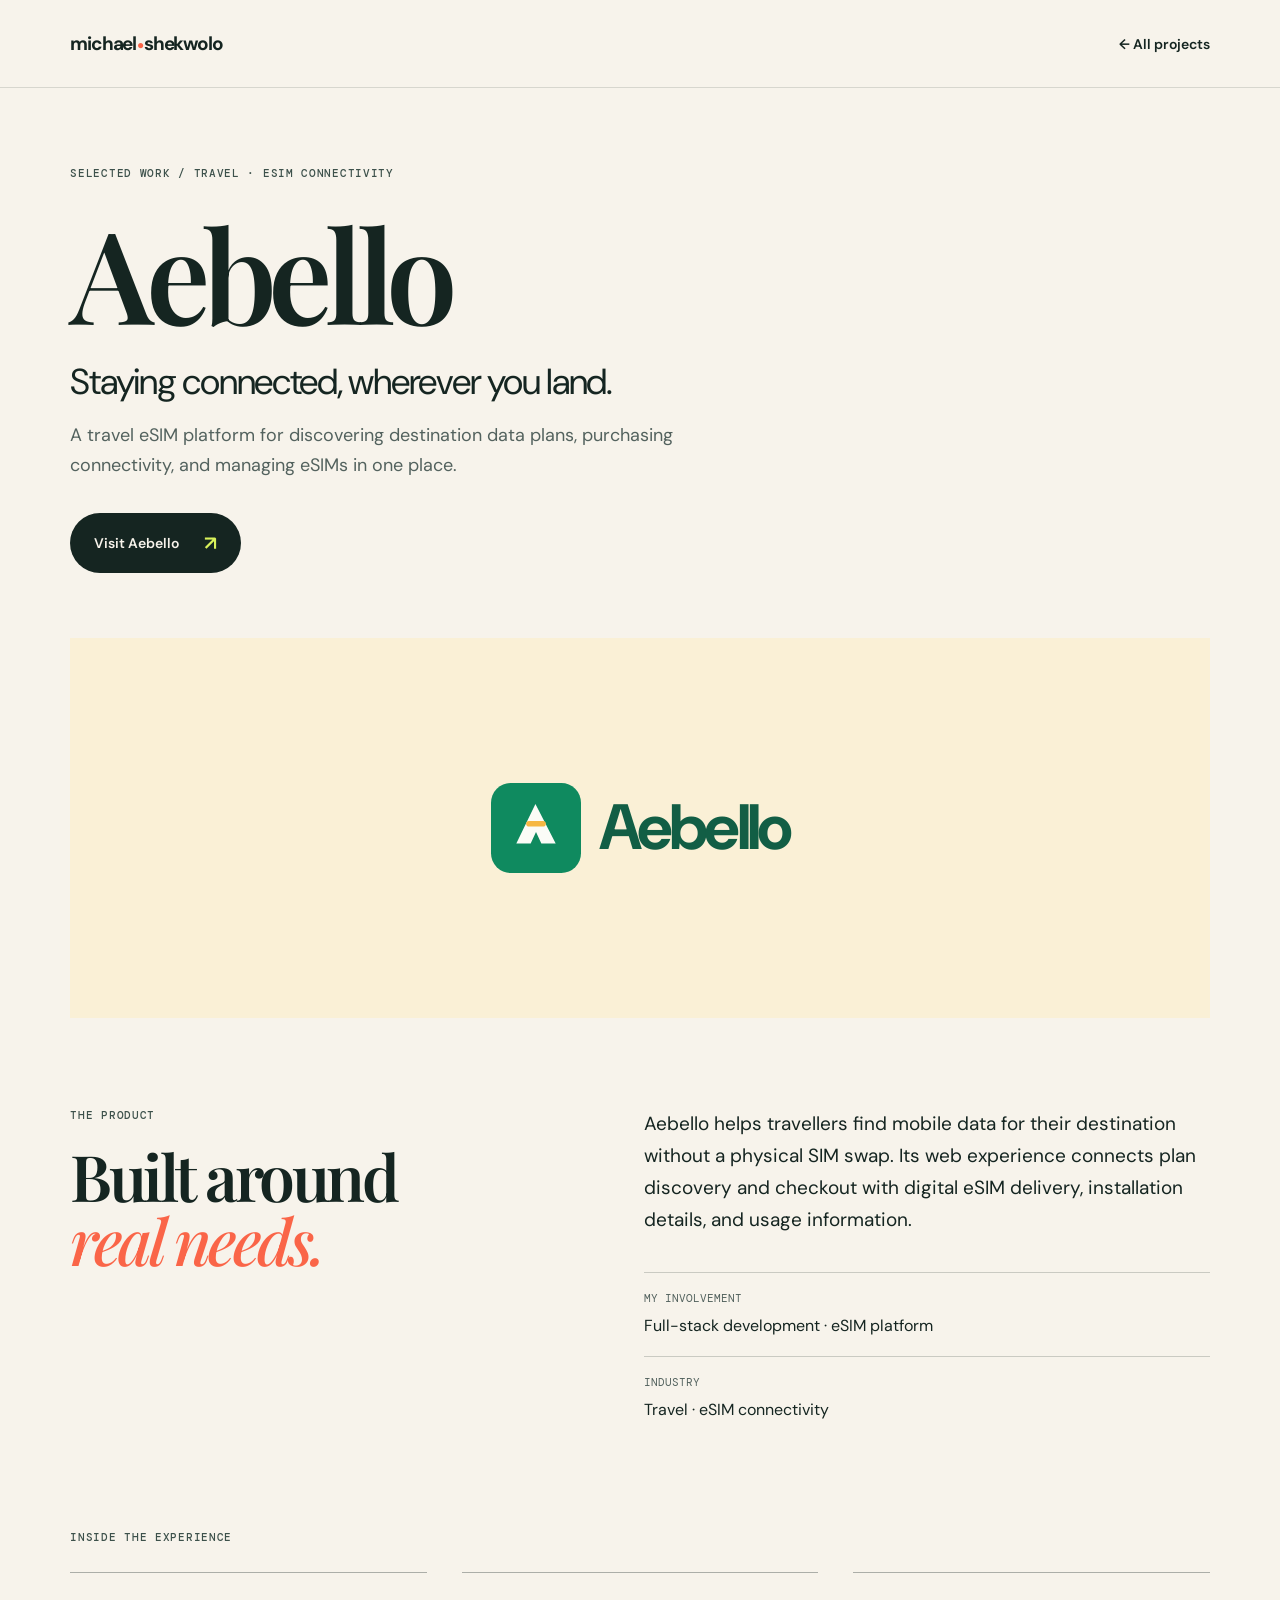
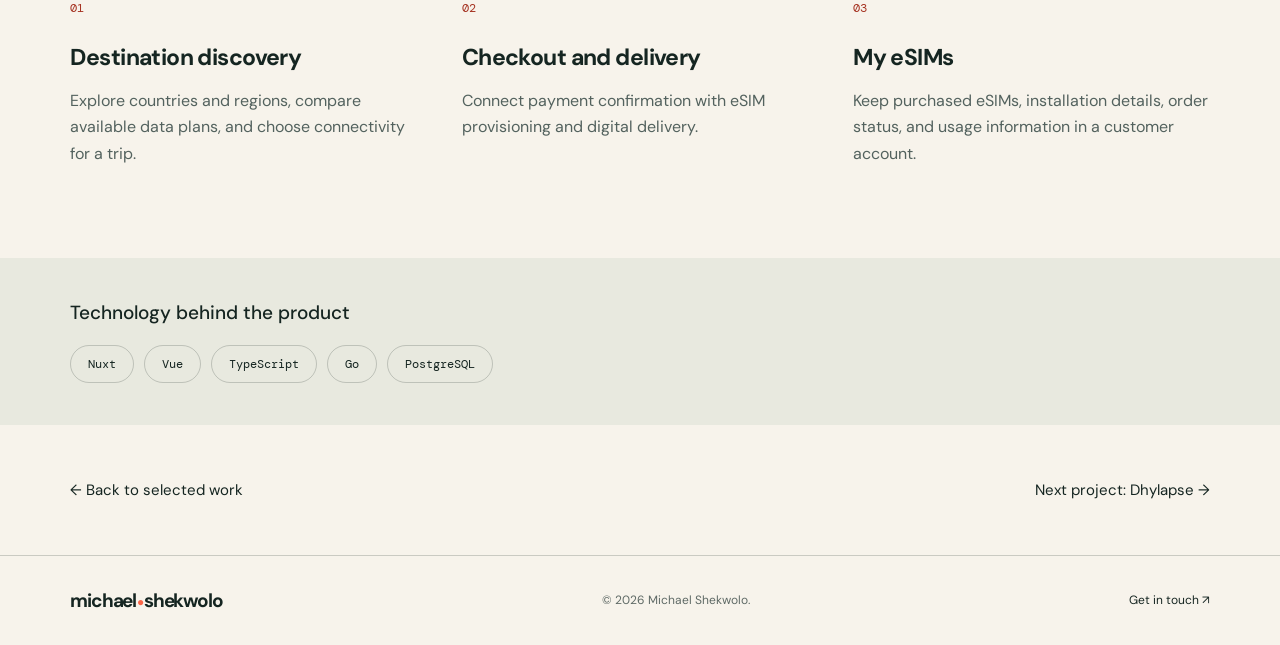
==== projects/aebello.html @ b3f11c2a "feat: add Aebello and Dhylapse portfolio projects" ====
<!doctype html>
<html lang="en">
  <head>
    <meta charset="UTF-8">
    <meta name="viewport" content="width=device-width, initial-scale=1.0">
    <title>Aebello — Michael Shekwolo</title>
    <meta name="description" content="A travel eSIM platform for discovering destination data plans, purchasing connectivity, and managing eSIMs in one place.">
    <meta name="theme-color" content="#f7f3eb">
    <meta property="og:title" content="Aebello — Michael Shekwolo">
    <meta property="og:description" content="A travel eSIM platform for discovering destination data plans, purchasing connectivity, and managing eSIMs in one place.">
    <meta property="og:type" content="website">
    <link rel="canonical" href="https://michaelshekwolo.com/projects/aebello">
    <meta property="og:url" content="https://michaelshekwolo.com/projects/aebello">
    <link rel="icon" href="../myke.png">
    <link rel="preconnect" href="https://fonts.googleapis.com" />
    <link rel="preconnect" href="https://fonts.gstatic.com" crossorigin />
    <link href="https://fonts.googleapis.com/css2?family=DM+Mono:wght@400;500&family=DM+Sans:opsz,wght@9..40,400;9..40,500;9..40,600;9..40,700&family=Playfair+Display:ital,wght@500;600;700&display=swap" rel="stylesheet" />
    <link rel="stylesheet" href="../styles.css" />
  </head>
  <body class="project-page">
    <a class="skip-link" href="#main">Skip to content</a>
    <header class="site-header">
      <a class="logo" href="../index.html" aria-label="Michael Shekwolo home">michael<span>●</span>shekwolo</a>
      <a class="back-link" href="../index.html#work">← All projects</a>
    </header>
    <main id="main">
      <section class="project-intro">
        <p class="eyebrow">Selected work / Travel · eSIM connectivity</p>
        <h1>Aebello</h1>
        <p class="project-headline">Staying connected, wherever you land.</p>
        <p class="project-lead">A travel eSIM platform for discovering destination data plans, purchasing connectivity, and managing eSIMs in one place.</p>
        <a class="product-cta" href="https://aebello.vercel.app/" target="_blank" rel="noopener noreferrer">Visit Aebello <span aria-hidden="true">↗</span><span class="sr-only"> (opens in a new tab)</span></a>
      </section>
      <div class="project-banner brand-panel brand-aebello"><div class="brand-lockup"><img src="../assets/logos/aebello.svg" alt="Aebello logo" width="64" height="64"><span>Aebello</span></div></div>
      <section class="project-overview" aria-labelledby="overview-title">
        <div><p class="eyebrow">The product</p><h2 id="overview-title">Built around<br><em>real needs.</em></h2></div>
        <div class="project-overview-copy"><p>Aebello helps travellers find mobile data for their destination without a physical SIM swap. Its web experience connects plan discovery and checkout with digital eSIM delivery, installation details, and usage information.</p>
          <dl class="project-facts"><div><dt>My involvement</dt><dd>Full-stack development · eSIM platform</dd></div><div><dt>Industry</dt><dd>Travel · eSIM connectivity</dd></div></dl>
        </div>
      </section>
      <section class="project-features" aria-labelledby="features-title">
        <p class="eyebrow" id="features-title">Inside the experience</p>
        <div class="feature-grid"><article><span class="feature-number">01</span><h3>Destination discovery</h3><p>Explore countries and regions, compare available data plans, and choose connectivity for a trip.</p></article>
<article><span class="feature-number">02</span><h3>Checkout and delivery</h3><p>Connect payment confirmation with eSIM provisioning and digital delivery.</p></article>
<article><span class="feature-number">03</span><h3>My eSIMs</h3><p>Keep purchased eSIMs, installation details, order status, and usage information in a customer account.</p></article></div>
      </section>
      <section class="project-stack" aria-labelledby="stack-title"><h2 id="stack-title">Technology behind the product</h2><ul><li>Nuxt</li><li>Vue</li><li>TypeScript</li><li>Go</li><li>PostgreSQL</li></ul></section>
      <nav class="project-next" aria-label="Project navigation"><a href="../index.html#work">← Back to selected work</a><a href="dhylapse.html">Next project: Dhylapse →</a></nav>
    </main>
    <footer><a class="logo" href="../index.html">michael<span>●</span>shekwolo</a><p>© 2026 Michael Shekwolo.</p><div><a href="../index.html#contact">Get in touch ↗</a></div></footer>
  </body>
</html>
---- styles.css ----
:root{--ink:#152521;--paper:#f7f3eb;--lime:#d8f15b;--coral:#fa6548;--blue:#abc6f5;--serif:"Playfair Display",Georgia,serif;--sans:"DM Sans",Arial,sans-serif;--mono:"DM Mono",monospace}*{box-sizing:border-box}html{scroll-behavior:smooth}body{margin:0;background:var(--paper);color:var(--ink);font-family:var(--sans)}a{color:inherit;text-decoration:none}.site-header{height:88px;padding:0 5.5vw;display:flex;align-items:center;justify-content:space-between;border-bottom:1px solid #15252124;position:relative;z-index:5}.logo{font-size:19px;font-weight:700;letter-spacing:-1.2px}.logo span{color:var(--coral);font-size:12px;vertical-align:middle;margin:0 1px}.site-nav{display:flex;align-items:center;gap:32px;font-size:14px;font-weight:600}.site-nav>a:not(.nav-cta):hover{color:var(--coral)}.nav-cta{background:var(--ink);color:var(--paper);padding:11px 16px;border-radius:99px}.nav-cta span,.contact a span{color:var(--lime);font-size:19px;margin-left:7px}.menu-button{display:none;background:none;border:0;font:inherit;color:var(--ink);font-weight:700}.hero{min-height:650px;padding:76px 5.5vw 55px;position:relative;overflow:hidden}.eyebrow{font:500 11px var(--mono);letter-spacing:.7px;text-transform:uppercase;margin:0;color:#3d514b}.hero h1,.section h2,.contact h2{font:600 clamp(55px,8.8vw,132px)/.89 var(--serif);letter-spacing:-.075em;max-width:900px;margin:37px 0 44px;position:relative;z-index:1}.hero em,h2 em,.quote em{color:var(--coral);font-weight:500}.hero-bottom{position:relative;z-index:1;display:flex;align-items:center;gap:35px}.hero-bottom p{font-size:17px;line-height:1.5;max-width:380px;margin:0}.round-link{display:grid;place-items:center;width:55px;height:55px;border:1px solid var(--ink);border-radius:50%;font-size:25px;transition:.2s}.round-link:hover{background:var(--ink);color:var(--lime);transform:translateY(4px)}.hero-art{position:absolute;right:5.5vw;bottom:0;width:min(42vw,570px);height:470px;background:var(--lime);border-radius:280px 280px 0 0;overflow:hidden}.hero-art p{position:absolute;right:12%;top:27%;font:500 13px/1.05 var(--mono);letter-spacing:1px}.orb{position:absolute;border-radius:50%}.orb-one{background:var(--coral);width:185px;height:185px;left:9%;bottom:10%}.orb-two{width:92px;height:92px;background:var(--blue);right:13%;bottom:13%}.line{position:absolute;border:1px solid var(--ink);border-radius:50%;width:610px;height:175px;transform:rotate(-28deg);opacity:.8}.line-one{top:42%;left:-22%}.line-two{top:50%;left:-18%}.section{padding:120px 5.5vw}.work{background:var(--ink);color:var(--paper)}.section-heading{display:flex;justify-content:space-between;align-items:flex-start}.section h2{font-size:clamp(47px,6.6vw,97px);margin:32px 0 70px}.work .eyebrow{color:var(--lime)}.project-grid{display:grid;grid-template-columns:1.1fr .9fr;gap:54px 27px}.project:last-child{grid-column:2}.project-visual{height:380px;position:relative;overflow:hidden}.project:nth-child(2) .project-visual{height:300px}.saffron-visual{background:#cf4940}.saffron-visual span{position:absolute;top:15%;left:8%;font:600 clamp(40px,6vw,80px)/.8 var(--serif);letter-spacing:-.09em;color:#f9c463}.saffron-visual i{position:absolute;width:270px;height:270px;border:35px solid #ee8d3f;border-radius:50%;right:-30px;bottom:-100px}.form-visual{background:#bfd0fa}.form-visual span{position:absolute;top:16%;left:9%;font:500 clamp(38px,5vw,70px)/.75 var(--sans);letter-spacing:-.08em}.form-visual i{position:absolute;width:47%;height:64%;right:14%;bottom:0;background:var(--ink);clip-path:polygon(40% 0,100% 0,60% 100%,0 100%)}.kin-visual{background:#d6e2cf}.kin-visual span{position:absolute;z-index:1;left:9%;top:30%;font:600 clamp(74px,11vw,145px)/.8 var(--serif);letter-spacing:-.12em}.kin-visual i{position:absolute;width:47%;height:160%;background:#618775;border-radius:50%;right:14%;top:-26%}.project-meta{display:flex;justify-content:space-between;align-items:baseline;padding-top:15px}.project-meta h3{margin:0;font-size:17px}.project-meta p{font:400 10px var(--mono);text-transform:uppercase;color:#d8d7cf}.approach{display:grid;grid-template-columns:1fr 1fr;gap:10vw}.approach h2{margin-bottom:0}.principles article{border-top:1px solid #15252152;padding:18px 0 28px;display:grid;grid-template-columns:48px 1fr}.principles span{font:500 11px var(--mono);color:var(--coral)}.principles h3{margin:0 0 7px;font-size:21px}.principles p{grid-column:2;margin:0;color:#53625e;line-height:1.5;font-size:15px;max-width:365px}.quote{background:var(--blue);padding:110px 14vw;text-align:center}.quote p{font:600 clamp(37px,5.2vw,76px)/1.02 var(--serif);letter-spacing:-.06em;margin:0 auto 27px;max-width:900px}.quote span{font:500 11px var(--mono);text-transform:uppercase}.contact{padding:130px 5.5vw;background:var(--coral);color:var(--ink)}.contact h2{margin:30px 0 45px}.contact h2 em{color:var(--paper)}.contact a{display:inline-flex;align-items:center;font:600 clamp(22px,3vw,41px) var(--serif);border-bottom:2px solid var(--ink);padding-bottom:5px}.contact a:hover{color:var(--paper)}footer{padding:32px 5.5vw;display:flex;align-items:center;justify-content:space-between;font-size:12px}footer p{margin:0;color:#5e6965}footer div{display:flex;gap:18px}footer div a:hover{color:var(--coral)}
@media(max-width:720px){.site-header{height:70px;padding:0 6vw}.menu-button{display:block}.site-nav{display:none;position:absolute;top:70px;left:0;right:0;padding:25px 6vw 30px;background:var(--paper);border-bottom:1px solid #15252124;flex-direction:column;align-items:flex-start;gap:22px}.site-nav.open{display:flex}.hero{padding:58px 6vw 0;min-height:685px}.hero h1{margin:28px 0 32px}.hero-bottom{align-items:flex-start}.hero-bottom p{font-size:15px;max-width:260px}.hero-art{right:6vw;width:88vw;height:315px}.hero-art p{top:17%;right:10%}.orb-one{width:125px;height:125px}.orb-two{width:65px;height:65px}.section{padding:77px 6vw}.section-heading{display:block}.section h2{margin:25px 0 45px}.project-grid{display:block}.project{margin-bottom:42px}.project:last-child{margin-bottom:0}.project-visual,.project:nth-child(2) .project-visual{height:265px}.project-meta{display:block}.project-meta p{margin:6px 0}.approach{display:block}.approach h2{margin-bottom:50px}.quote{padding:74px 8vw}.contact{padding:80px 6vw}footer{padding:28px 6vw;display:grid;gap:18px}footer p{order:3}}
.project a{display:block}.project-meta{gap:18px}.project-meta p{text-align:right}.contact a{max-width:100%;overflow-wrap:anywhere}@media(max-width:720px){.project-meta p{text-align:left}.contact a{font-size:clamp(18px,6vw,24px)}}

/* Selected products */
.project-grid { grid-template-columns: repeat(2, minmax(0, 1fr)); gap: 64px 30px; }
.project:last-child { grid-column: auto; }
.project .project-visual, .project:nth-child(2) .project-visual { height: 340px; }
.brand-panel { display: grid; place-items: center; position: relative; overflow: hidden; }
.brand-zenerlink { background: #e46537; color: #fff; }
.brand-needbanc { background: #edf1e9; color: #083c5d; }
.brand-redd { background: #eee3df; color: #251c1c; }
.brand-cofikra { background: #253b60; color: #fff; }
.brand-zumaos { background: #231e35; color: #fff; }
.brand-pce { background: #dce8f5; color: #133575; }
.brand-image { width: 60%; display: flex; justify-content: center; }
.brand-image img { display: block; width: 100%; height: auto; object-fit: contain; max-height: 180px; transition: transform .25s ease; }
.brand-redd .brand-image { width: 90%; }
.brand-cofikra .brand-image { width: 80%; }
.brand-cofikra .brand-image img { max-height: 320px; }
.brand-redd .brand-image img { max-height: 320px; }
.brand-lockup { display: flex; align-items: center; justify-content: center; gap: 18px; max-width: 85%; }
.brand-lockup img { width: 66px; height: 66px; object-fit: contain; transition: transform .25s ease; }
.brand-lockup span { font-size: clamp(24px, 3vw, 46px); font-weight: 700; letter-spacing: -.06em; }
.project-number { position: absolute; top: 23px; left: 26px; font: 400 12px var(--mono); opacity: .7; }
.project-open { position: absolute; right: 22px; bottom: 22px; width: 40px; height: 40px; border: 1px solid currentColor; border-radius: 50%; display: grid; place-items: center; font-size: 23px; transition: transform .25s ease; }
.project a:hover .brand-panel img { transform: scale(1.05); }
.project a:hover .project-open { transform: rotate(45deg); }
.project-meta { align-items: center; }
.project-meta h3 { font-size: 23px; }
.project-summary { max-width: 510px; color: #d8d7cf; font-size: 15px; line-height: 1.6; margin: 12px 0 16px; }
.project-more { display: inline-flex; align-items: center; gap: 14px; font: 400 12px var(--mono); color: var(--lime); padding-bottom: 5px; border-bottom: 1px solid #d8f15b66; }
a:focus-visible, button:focus-visible { outline: 3px solid var(--coral); outline-offset: 6px; }
.work a:focus-visible { outline-color: var(--lime); }
.sr-only { position: absolute; width: 1px; height: 1px; padding: 0; margin: -1px; overflow: hidden; clip-path: inset(50%); white-space: nowrap; border: 0; }
.skip-link { position: absolute; left: 20px; top: -100px; padding: 15px; z-index: 20; background: var(--ink); color: var(--paper); }
.skip-link:focus { top: 10px; }

/* Product detail pages */
.back-link { font-size: 14px; font-weight: 600; }
.project-intro { max-width: 1100px; padding: 78px 5.5vw 65px; }
.project-intro h1 { font: 600 clamp(60px, 10vw, 140px)/1 var(--serif); letter-spacing: -.065em; margin: 28px 0 24px; }
.project-headline { font-size: clamp(23px, 3vw, 36px); line-height: 1.2; letter-spacing: -.035em; margin: 0 0 18px; }
.project-lead { max-width: 680px; font-size: 18px; line-height: 1.65; color: #53625e; }
.product-cta { display: inline-flex; align-items: center; gap: 25px; margin-top: 14px; padding: 17px 24px; background: var(--ink); color: var(--paper); border-radius: 99px; font-size: 14px; font-weight: 600; }
.product-cta > span:not(.sr-only) { font-size: 20px; color: var(--lime); }
.product-cta:hover { background: #30473e; }
.project-banner { height: 380px; margin: 0 5.5vw; }
.project-banner .brand-image { max-width: 430px; }
.project-banner.brand-redd .brand-image { max-width: 600px; }
.project-banner .brand-lockup img { width: 90px; height: 90px; }
.project-banner .brand-lockup span { font-size: clamp(30px, 5vw, 65px); }
.project-overview { padding: 90px 5.5vw 60px; display: grid; grid-template-columns: 1fr 1.2fr; gap: 8vw; }
.project-overview h2 { font: 600 clamp(42px, 5vw, 70px)/1 var(--serif); letter-spacing: -.055em; margin: 22px 0; }
.project-overview-copy > p { font-size: 19px; line-height: 1.7; margin-top: 0; }
.project-facts { margin: 35px 0 0; }
.project-facts > div { border-top: 1px solid #15252133; padding: 18px 0; }
.project-facts dt { font: 400 11px var(--mono); text-transform: uppercase; color: #53625e; margin-bottom: 9px; }
.project-facts dd { margin: 0; line-height: 1.5; }
.project-features { padding: 30px 5.5vw 75px; }
.feature-grid { display: grid; grid-template-columns: repeat(3, minmax(0, 1fr)); gap: 35px; margin-top: 28px; }
.feature-grid article { border-top: 1px solid #15252155; padding-top: 23px; }
.feature-number { font: 400 12px var(--mono); color: #a53221; }
.feature-grid h3 { font-size: 23px; letter-spacing: -.025em; margin: 25px 0 12px; }
.feature-grid p { font-size: 16px; line-height: 1.65; color: #53625e; }
.project-stack { padding: 42px 5.5vw; background: #e8e9df; }
.project-stack h2 { font-size: 19px; font-weight: 500; margin: 0 0 20px; }
.project-stack ul { list-style: none; padding: 0; margin: 0; display: flex; flex-wrap: wrap; gap: 10px; }
.project-stack li { padding: 10px 17px; border: 1px solid #15252133; border-radius: 30px; font: 400 12px var(--mono); }
.project-next { display: flex; justify-content: space-between; gap: 25px; padding: 55px 5.5vw; border-bottom: 1px solid #15252133; font-size: 15px; }
.project-next a:hover, .back-link:hover { color: #a53221; }
@media (max-width: 720px) {
  .project .project-visual, .project:nth-child(2) .project-visual { height: 275px; }
  .project { margin-bottom: 46px; }
  .brand-lockup span { font-size: 34px; }
  .project-meta h3 { font-size: 21px; }
  .project-intro { padding: 55px 6vw 45px; }
  .project-intro .eyebrow { line-height: 1.7; }
  .project-lead { font-size: 16px; }
  .project-banner { margin: 0 6vw; height: 270px; }
  .project-banner .brand-lockup img { width: 62px; height: 62px; }
  .project-overview { display: block; padding: 55px 6vw 25px; }
  .project-overview-copy > p { font-size: 17px; margin-top: 26px; }
  .project-features { padding: 20px 6vw 50px; }
  .feature-grid { grid-template-columns: 1fr; gap: 22px; }
  .feature-grid h3 { margin-top: 15px; }
  .project-stack { padding: 35px 6vw; }
  .project-next { flex-direction: column; padding: 35px 6vw; }
  .project-page .logo { font-size: 16px; }
  .back-link { font-size: 12px; }
}
@media (prefers-reduced-motion: reduce) {
  html { scroll-behavior: auto; }
  *, *::before, *::after { transition: none !important; animation: none !important; }
}

/* ServAfri uses the current brand asset from its website repository. */
.brand-servafri { background: #f0f3f6; color: #151b25; }
.brand-servafri .brand-lockup img { width: 100px; height: 100px; }
.brand-servafri .brand-lockup { gap: 8px; }
.project.project-wide { grid-column: 1 / -1; }

.brand-aebello { background: #faf0d6; color: #125e45; }
.brand-dhylapse { background: #e3efea; color: #245b56; }
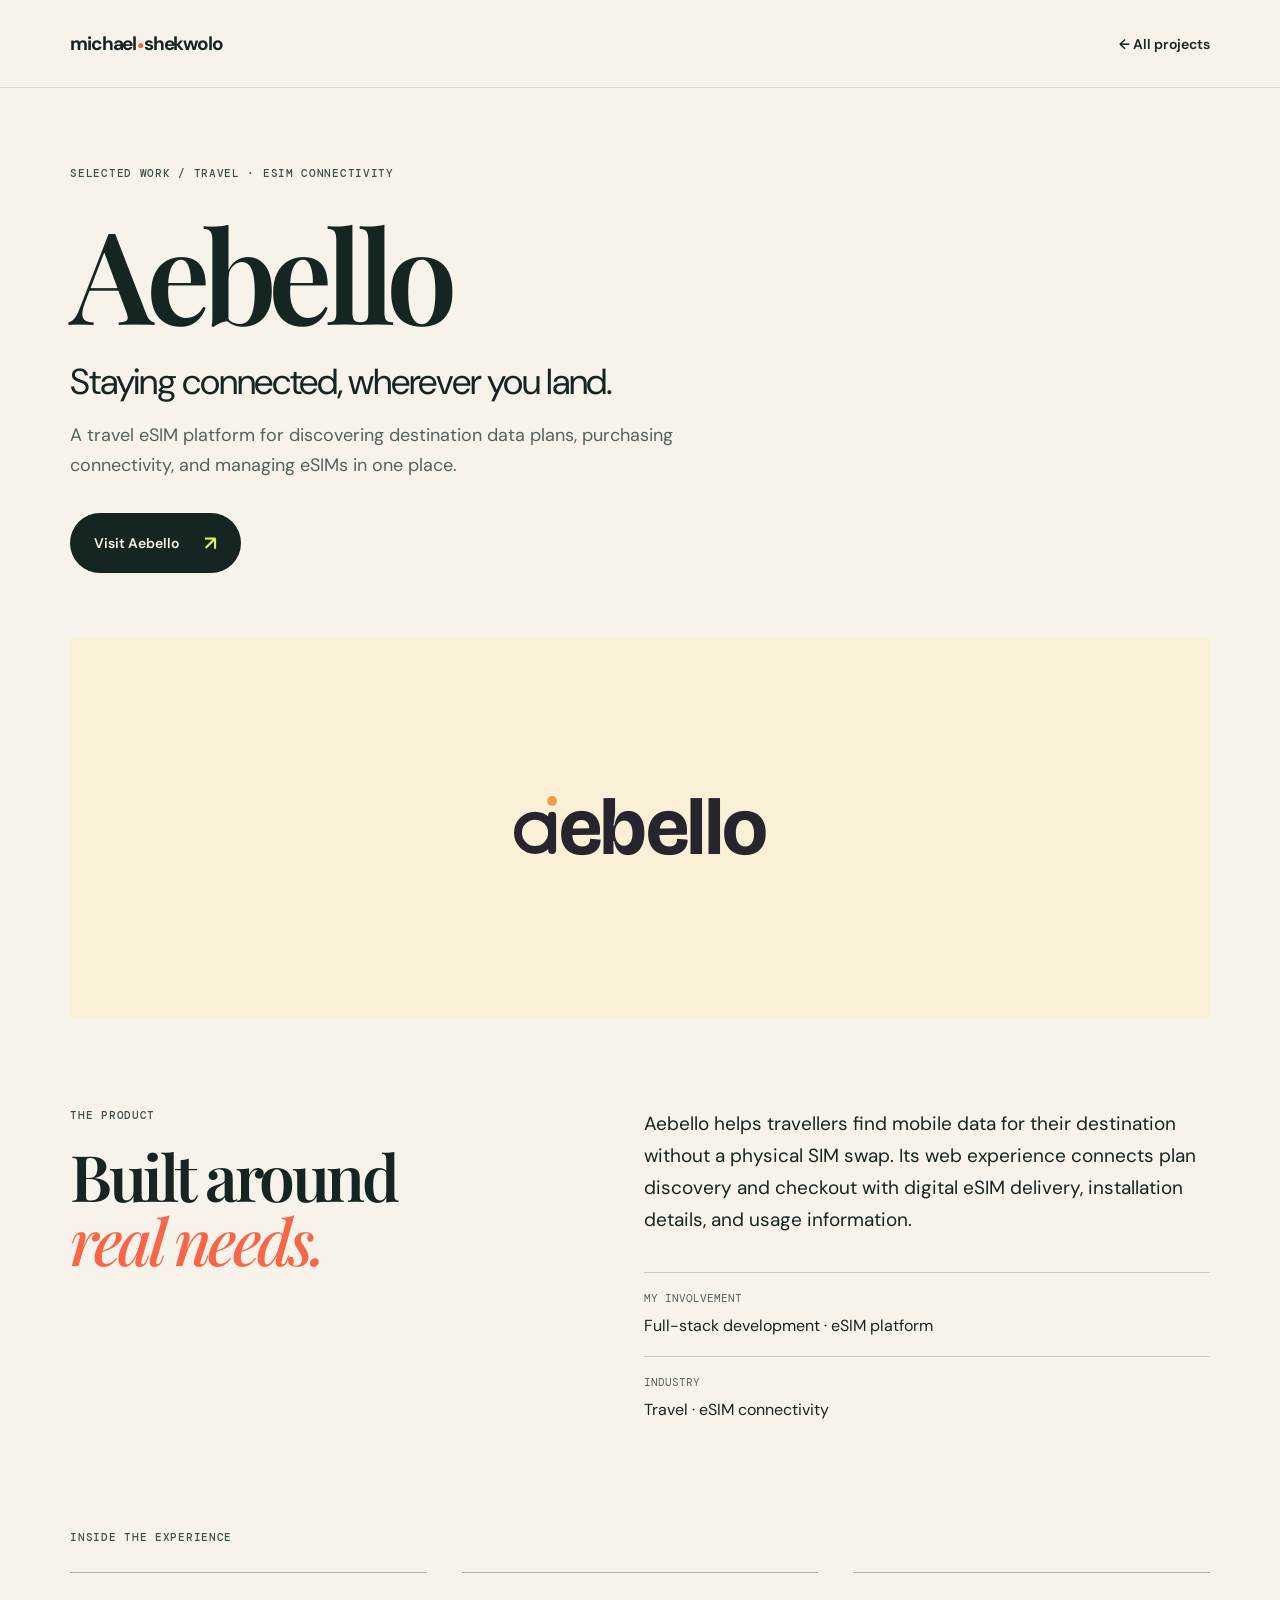
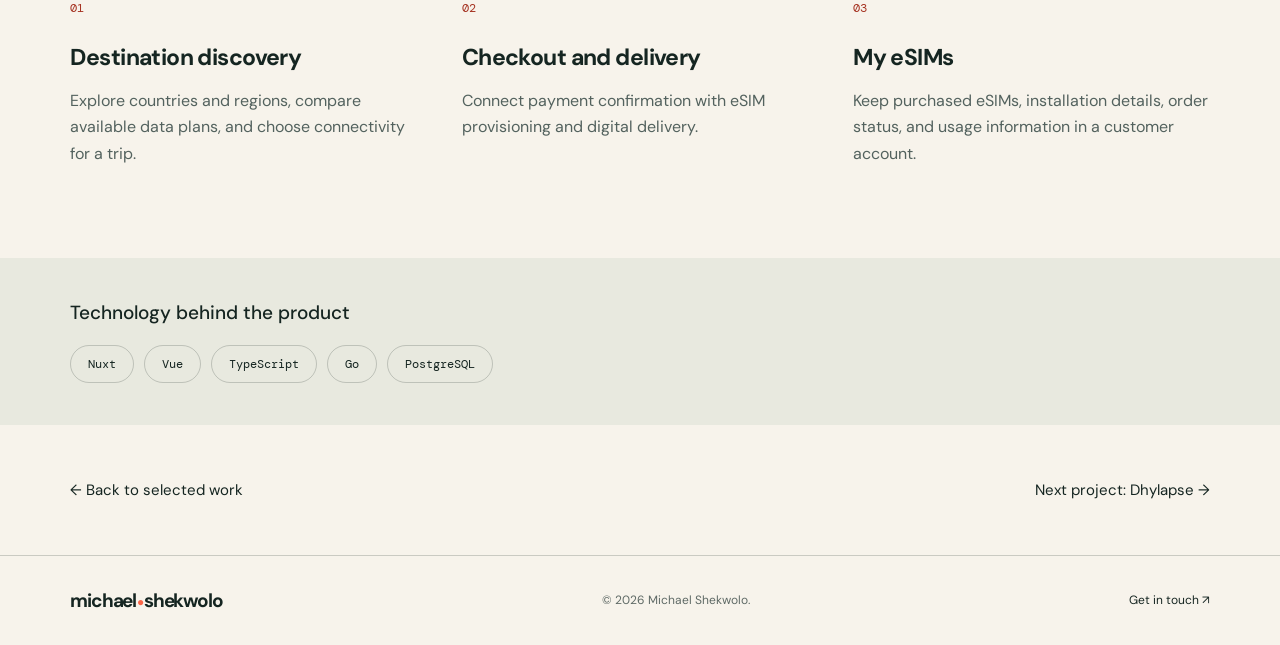
==== commit 50d1e4a2: "fix: use current Aebello branding and refine hero alignment" ====
--- a/projects/aebello.html
+++ b/projects/aebello.html
@@ -14,7 +14,7 @@
     <link rel="icon" href="../myke.png">
     <link rel="preconnect" href="https://fonts.googleapis.com" />
     <link rel="preconnect" href="https://fonts.gstatic.com" crossorigin />
-    <link href="https://fonts.googleapis.com/css2?family=DM+Mono:wght@400;500&family=DM+Sans:opsz,wght@9..40,400;9..40,500;9..40,600;9..40,700&family=Playfair+Display:ital,wght@500;600;700&display=swap" rel="stylesheet" />
+    <link href="https://fonts.googleapis.com/css2?family=Bricolage+Grotesque:opsz,wght@12..96,700&family=DM+Mono:wght@400;500&family=DM+Sans:opsz,wght@9..40,400;9..40,500;9..40,600;9..40,700&family=Playfair+Display:ital,wght@500;600;700&display=swap" rel="stylesheet" />
     <link rel="stylesheet" href="../styles.css" />
   </head>
   <body class="project-page">
@@ -31,7 +31,7 @@
         <p class="project-lead">A travel eSIM platform for discovering destination data plans, purchasing connectivity, and managing eSIMs in one place.</p>
         <a class="product-cta" href="https://aebello.vercel.app/" target="_blank" rel="noopener noreferrer">Visit Aebello <span aria-hidden="true">↗</span><span class="sr-only"> (opens in a new tab)</span></a>
       </section>
-      <div class="project-banner brand-panel brand-aebello"><div class="brand-lockup"><img src="../assets/logos/aebello.svg" alt="Aebello logo" width="64" height="64"><span>Aebello</span></div></div>
+      <div class="project-banner brand-panel brand-aebello"><div class="aebello-wordmark" role="img" aria-label="Aebello"><img src="../assets/logos/aebello.svg" alt="" aria-hidden="true" width="71" height="95"><span aria-hidden="true">ebello</span></div></div>
       <section class="project-overview" aria-labelledby="overview-title">
         <div><p class="eyebrow">The product</p><h2 id="overview-title">Built around<br><em>real needs.</em></h2></div>
         <div class="project-overview-copy"><p>Aebello helps travellers find mobile data for their destination without a physical SIM swap. Its web experience connects plan discovery and checkout with digital eSIM delivery, installation details, and usage information.</p>
--- a/styles.css
+++ b/styles.css
@@ -22,14 +22,11 @@
 .brand-lockup { display: flex; align-items: center; justify-content: center; gap: 18px; max-width: 85%; }
 .brand-lockup img { width: 66px; height: 66px; object-fit: contain; transition: transform .25s ease; }
 .brand-lockup span { font-size: clamp(24px, 3vw, 46px); font-weight: 700; letter-spacing: -.06em; }
-.project-number { position: absolute; top: 23px; left: 26px; font: 400 12px var(--mono); opacity: .7; }
 .project-open { position: absolute; right: 22px; bottom: 22px; width: 40px; height: 40px; border: 1px solid currentColor; border-radius: 50%; display: grid; place-items: center; font-size: 23px; transition: transform .25s ease; }
 .project a:hover .brand-panel img { transform: scale(1.05); }
 .project a:hover .project-open { transform: rotate(45deg); }
 .project-meta { align-items: center; }
 .project-meta h3 { font-size: 23px; }
-.project-summary { max-width: 510px; color: #d8d7cf; font-size: 15px; line-height: 1.6; margin: 12px 0 16px; }
-.project-more { display: inline-flex; align-items: center; gap: 14px; font: 400 12px var(--mono); color: var(--lime); padding-bottom: 5px; border-bottom: 1px solid #d8f15b66; }
 a:focus-visible, button:focus-visible { outline: 3px solid var(--coral); outline-offset: 6px; }
 .work a:focus-visible { outline-color: var(--lime); }
 .sr-only { position: absolute; width: 1px; height: 1px; padding: 0; margin: -1px; overflow: hidden; clip-path: inset(50%); white-space: nowrap; border: 0; }
@@ -98,7 +95,82 @@
 .brand-servafri { background: #f0f3f6; color: #151b25; }
 .brand-servafri .brand-lockup img { width: 100px; height: 100px; }
 .brand-servafri .brand-lockup { gap: 8px; }
-.project.project-wide { grid-column: 1 / -1; }
 
 .brand-aebello { background: #faf0d6; color: #125e45; }
 .brand-dhylapse { background: #e3efea; color: #245b56; }
+
+/* Compact, paginated portfolio; product detail pages retain their layout. */
+.work.section { padding-top: 75px; padding-bottom: 65px; }
+.work .section-heading { align-items: baseline; gap: 30px; margin-bottom: 36px; }
+.work .section-heading h2 { font-size: clamp(38px, 4.5vw, 64px); margin: 0; line-height: 1; }
+.work .project-grid { display: grid; grid-template-columns: repeat(3, minmax(0, 1fr)); gap: 26px; }
+.work .project { margin: 0; min-width: 0; }
+.work .project[hidden], .project-pagination[hidden] { display: none; }
+.work .project .project-visual { height: 225px; }
+.work .brand-lockup { gap: 10px; }
+.work .brand-lockup img { width: 44px; height: 44px; }
+.work .brand-lockup span { font-size: clamp(22px, 2.4vw, 32px); }
+.work .brand-servafri .brand-lockup img { width: 64px; height: 64px; }
+.work .brand-image img { max-height: 110px; }
+.work .brand-redd .brand-image img, .work .brand-cofikra .brand-image img { max-height: 205px; }
+.work .project-open { border: 0; width: auto; height: auto; right: 16px; bottom: 13px; font-size: 21px; }
+.work .project-meta { display: block; padding-top: 15px; }
+.work .project-meta h3 { font-size: 18px; font-weight: 500; }
+.work .project-meta p { margin: 7px 0 0; text-align: left; font-size: 10px; line-height: 1.5; }
+.project-pagination { display: flex; justify-content: space-between; align-items: center; gap: 16px; border-top: 1px solid #f7f3eb33; margin-top: 32px; padding-top: 20px; }
+.project-page-status { font: 400 11px var(--mono); color: #d8d7cf; margin: 0; }
+.project-page-controls, .project-page-numbers { display: flex; gap: 6px; }
+.project-pagination button { min-width: 44px; height: 44px; border: 1px solid transparent; border-radius: 50%; background: transparent; color: var(--paper); font: 400 12px var(--mono); cursor: pointer; }
+.project-pagination button[aria-current="page"] { background: var(--lime); color: var(--ink); }
+.project-pagination button:hover:not(:disabled):not([aria-current]) { border-color: #f7f3eb66; }
+.project-pagination button:disabled { opacity: .3; cursor: default; }
+.project-pagination button:focus-visible { outline-color: var(--lime); outline-offset: 3px; }
+@media (max-width: 1000px) and (min-width: 721px) {
+  .work .project-grid { gap: 18px; }
+  .work .project .project-visual { height: 190px; }
+  .work .brand-lockup { gap: 7px; }
+  .work .brand-lockup img { width: 32px; height: 32px; }
+  .work .brand-lockup span { font-size: 21px; }
+  .work .brand-servafri .brand-lockup img { width: 42px; height: 42px; }
+}
+@media (max-width: 720px) {
+  .work.section { padding-top: 55px; padding-bottom: 45px; }
+  .work .section-heading h2 { margin-top: 20px; }
+  .work .project-grid { grid-template-columns: 1fr; gap: 26px; }
+  .work .project .project-visual { height: 185px; }
+  .work .brand-image { max-width: 240px; }
+  .work .brand-lockup span { font-size: 30px; }
+  .project-pagination { flex-direction: column; gap: 14px; }
+}
+
+/* A quieter hero with text and artwork in separate, aligned columns. */
+.hero { display: grid; grid-template-columns: minmax(0, 1.2fr) minmax(0, .8fr); align-items: center; gap: 7vw; min-height: 0; padding: 64px 5.5vw; }
+.hero-copy { min-width: 0; }
+.hero .eyebrow { font-size: 10px; line-height: 1.7; letter-spacing: .5px; }
+.hero h1 { font-size: clamp(44px, 5.2vw, 80px); line-height: 1.04; letter-spacing: -.05em; max-width: 640px; margin: 24px 0 28px; }
+.hero-bottom { gap: 24px; align-items: center; max-width: 470px; }
+.hero-bottom p { font-size: 15px; line-height: 1.65; max-width: 380px; }
+.hero .round-link { flex: 0 0 44px; width: 44px; height: 44px; font-size: 21px; }
+.hero-art { position: relative; right: auto; bottom: auto; width: 100%; max-width: 420px; height: auto; aspect-ratio: 1 / 1.05; justify-self: end; border-radius: 240px 240px 0 0; }
+.hero-art p { top: 25%; right: 12%; font-size: 10px; }
+.hero-art .orb-one { width: 33%; height: auto; aspect-ratio: 1; }
+.hero-art .orb-two { width: 17%; height: auto; aspect-ratio: 1; }
+.hero-art .line { width: 115%; height: 34%; }
+@media (max-width: 1000px) and (min-width: 721px) {
+  .hero { gap: 5vw; padding-top: 48px; padding-bottom: 48px; }
+  .hero h1 { font-size: clamp(42px, 5.5vw, 55px); }
+  .hero-bottom p { font-size: 14px; }
+}
+@media (max-width: 720px) {
+  .hero { grid-template-columns: 1fr; gap: 32px; padding: 40px 6vw 0; }
+  .hero h1 { font-size: clamp(38px, 9.5vw, 58px); max-width: 510px; margin: 20px 0 22px; }
+  .hero-bottom { max-width: 460px; gap: 20px; }
+  .hero-bottom p { font-size: 14px; max-width: 370px; }
+  .hero-art { width: 100%; max-width: 340px; height: 235px; aspect-ratio: auto; justify-self: center; }
+}
+
+/* Current Aebello wordmark, matching the live product header. */
+.brand-aebello { color: #28242e; }
+.aebello-wordmark { display: inline-flex; align-items: baseline; gap: .03em; font: 700 clamp(38px, 4vw, 56px)/1 "Bricolage Grotesque", var(--sans); letter-spacing: -.02em; white-space: nowrap; }
+.aebello-wordmark img { display: block; width: auto; height: .72em; }
+.project-banner .aebello-wordmark { font-size: clamp(48px, 7vw, 80px); }
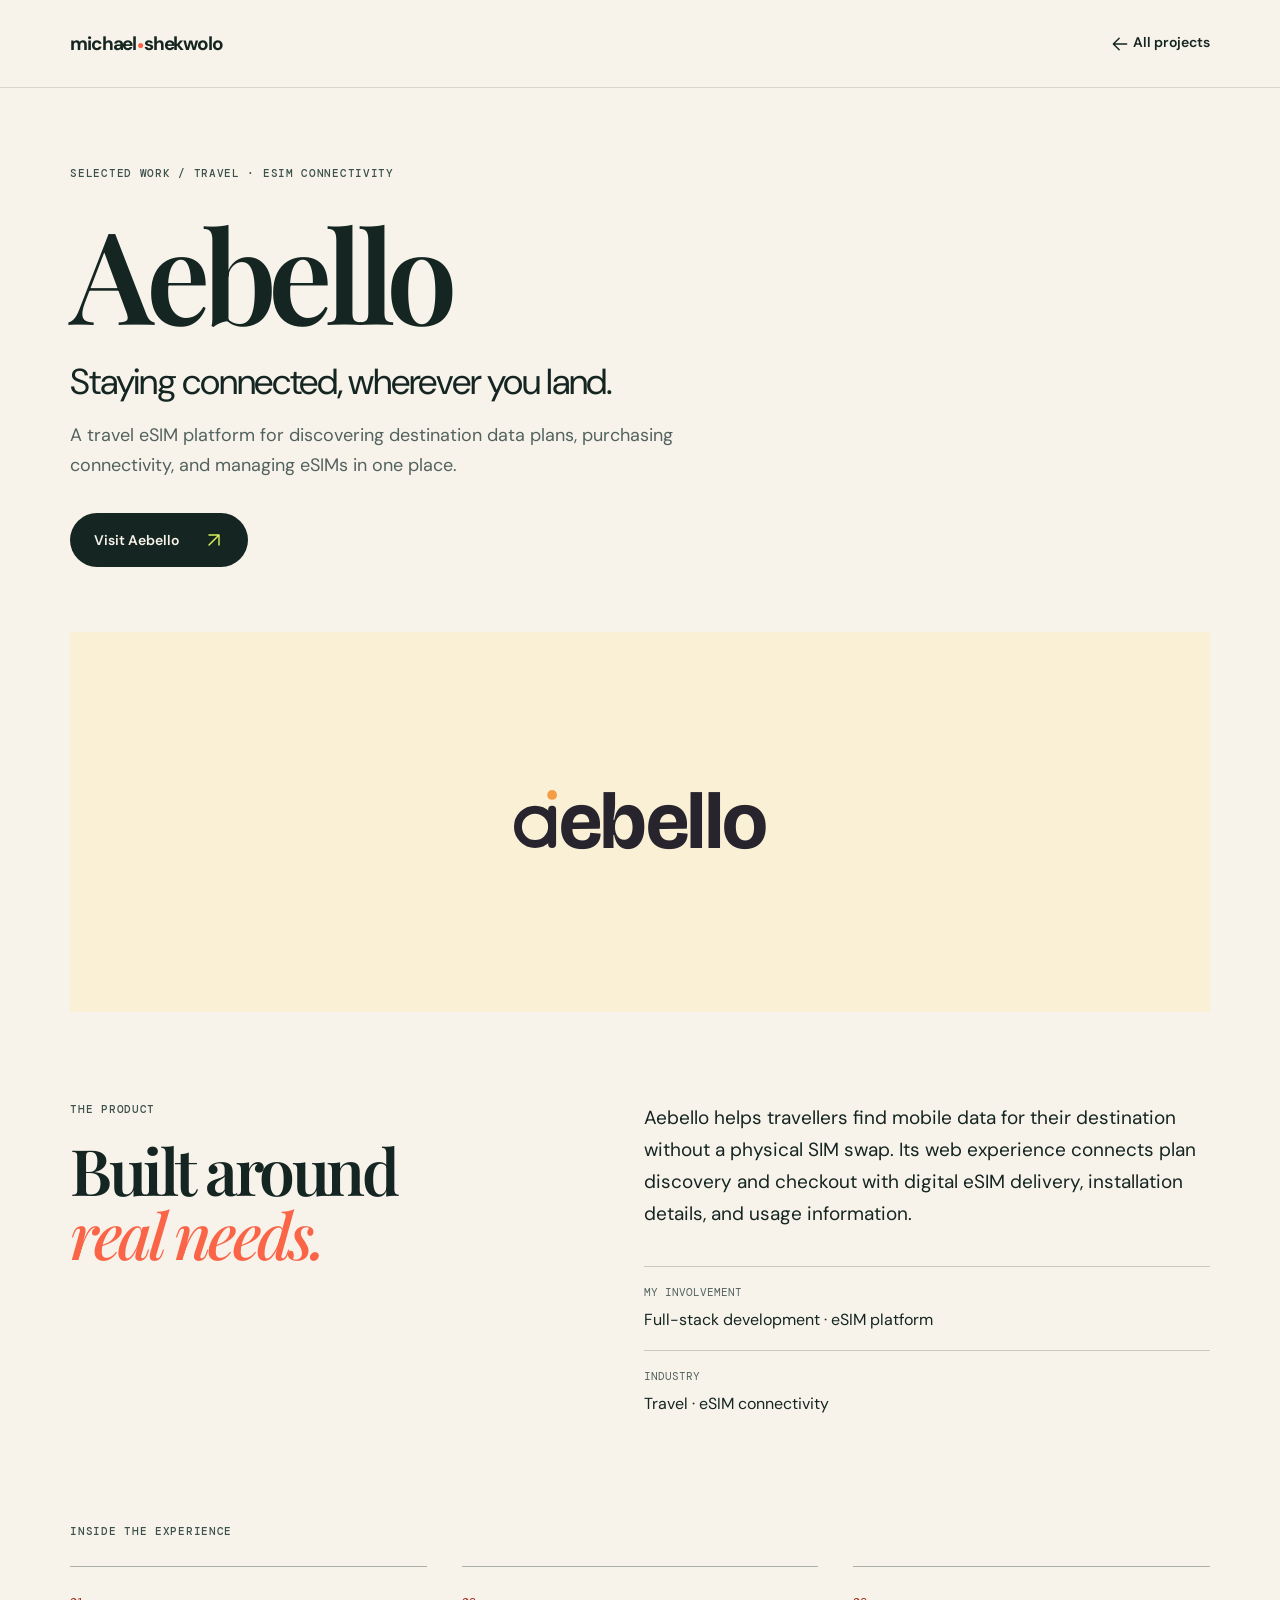
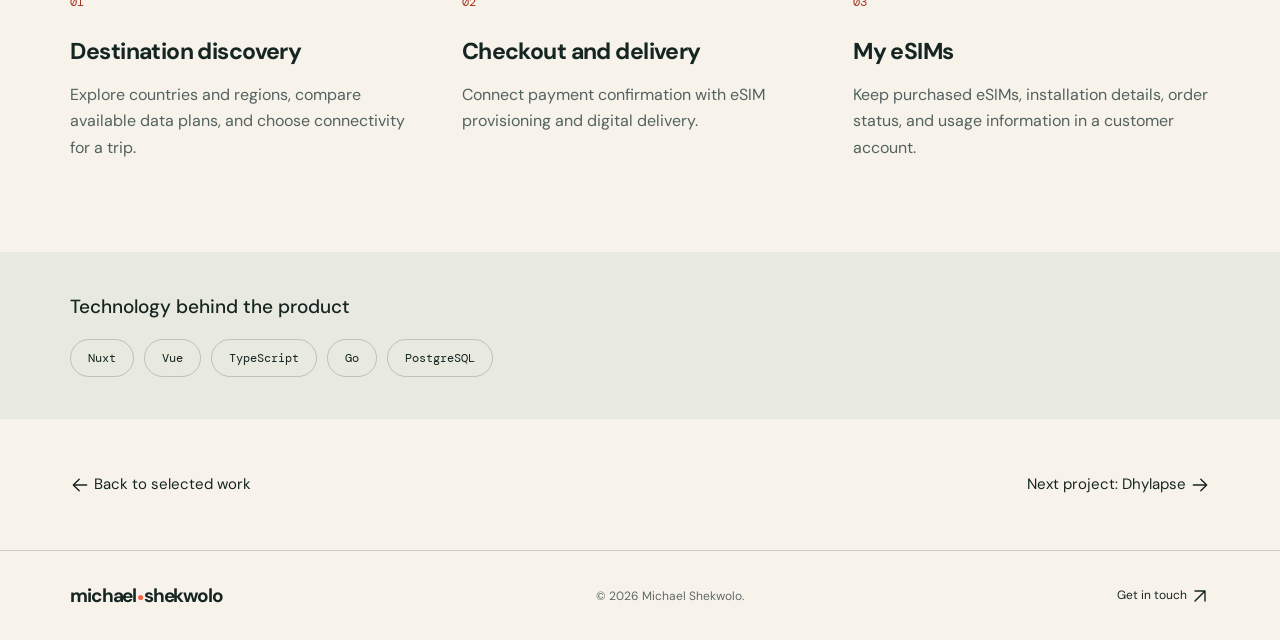
==== commit e46acafb: "Replace all remaining arrow characters with SVG icons" ====
--- a/projects/aebello.html
+++ b/projects/aebello.html
@@ -21,7 +21,7 @@
     <a class="skip-link" href="#main">Skip to content</a>
     <header class="site-header">
       <a class="logo" href="../index.html" aria-label="Michael Shekwolo home">michael<span>●</span>shekwolo</a>
-      <a class="back-link" href="../index.html#work">← All projects</a>
+      <a class="back-link" href="../index.html#work"><svg class="arrow-icon" width="20" height="20" viewBox="0 0 24 24" fill="none" stroke="currentColor" stroke-width="1.7" stroke-linecap="round" stroke-linejoin="round" aria-hidden="true" focusable="false"><path d="M20 12H4m7-7-7 7 7 7"/></svg> All projects</a>
     </header>
     <main id="main">
       <section class="project-intro">
@@ -29,7 +29,7 @@
         <h1>Aebello</h1>
         <p class="project-headline">Staying connected, wherever you land.</p>
         <p class="project-lead">A travel eSIM platform for discovering destination data plans, purchasing connectivity, and managing eSIMs in one place.</p>
-        <a class="product-cta" href="https://aebello.vercel.app/" target="_blank" rel="noopener noreferrer">Visit Aebello <span aria-hidden="true">↗</span><span class="sr-only"> (opens in a new tab)</span></a>
+        <a class="product-cta" href="https://aebello.vercel.app/" target="_blank" rel="noopener noreferrer">Visit Aebello <svg class="arrow-icon" width="20" height="20" viewBox="0 0 24 24" fill="none" stroke="currentColor" stroke-width="1.7" stroke-linecap="round" stroke-linejoin="round" aria-hidden="true" focusable="false"><path d="M6 18 18 6M6 6h12v12"/></svg><span class="sr-only"> (opens in a new tab)</span></a>
       </section>
       <div class="project-banner brand-panel brand-aebello"><div class="aebello-wordmark" role="img" aria-label="Aebello"><img src="../assets/logos/aebello.svg" alt="" aria-hidden="true" width="71" height="95"><span aria-hidden="true">ebello</span></div></div>
       <section class="project-overview" aria-labelledby="overview-title">
@@ -45,8 +45,8 @@
 <article><span class="feature-number">03</span><h3>My eSIMs</h3><p>Keep purchased eSIMs, installation details, order status, and usage information in a customer account.</p></article></div>
       </section>
       <section class="project-stack" aria-labelledby="stack-title"><h2 id="stack-title">Technology behind the product</h2><ul><li>Nuxt</li><li>Vue</li><li>TypeScript</li><li>Go</li><li>PostgreSQL</li></ul></section>
-      <nav class="project-next" aria-label="Project navigation"><a href="../index.html#work">← Back to selected work</a><a href="dhylapse.html">Next project: Dhylapse →</a></nav>
+      <nav class="project-next" aria-label="Project navigation"><a href="../index.html#work"><svg class="arrow-icon" width="20" height="20" viewBox="0 0 24 24" fill="none" stroke="currentColor" stroke-width="1.7" stroke-linecap="round" stroke-linejoin="round" aria-hidden="true" focusable="false"><path d="M20 12H4m7-7-7 7 7 7"/></svg> Back to selected work</a><a href="dhylapse.html">Next project: Dhylapse <svg class="arrow-icon" width="20" height="20" viewBox="0 0 24 24" fill="none" stroke="currentColor" stroke-width="1.7" stroke-linecap="round" stroke-linejoin="round" aria-hidden="true" focusable="false"><path d="M4 12h16m-7-7 7 7-7 7"/></svg></a></nav>
     </main>
-    <footer><a class="logo" href="../index.html">michael<span>●</span>shekwolo</a><p>© 2026 Michael Shekwolo.</p><div><a href="../index.html#contact">Get in touch ↗</a></div></footer>
+    <footer><a class="logo" href="../index.html">michael<span>●</span>shekwolo</a><p>© 2026 Michael Shekwolo.</p><div><a href="../index.html#contact">Get in touch <svg class="arrow-icon" width="20" height="20" viewBox="0 0 24 24" fill="none" stroke="currentColor" stroke-width="1.7" stroke-linecap="round" stroke-linejoin="round" aria-hidden="true" focusable="false"><path d="M6 18 18 6M6 6h12v12"/></svg></a></div></footer>
   </body>
 </html>
--- a/styles.css
+++ b/styles.css
@@ -174,3 +174,96 @@
 .aebello-wordmark { display: inline-flex; align-items: baseline; gap: .03em; font: 700 clamp(38px, 4vw, 56px)/1 "Bricolage Grotesque", var(--sans); letter-spacing: -.02em; white-space: nowrap; }
 .aebello-wordmark img { display: block; width: auto; height: .72em; }
 .project-banner .aebello-wordmark { font-size: clamp(48px, 7vw, 80px); }
+
+/* Employment details from the supplied LinkedIn profile. */
+.principles .experience-company { color: var(--ink); font-weight: 600; margin-bottom: 6px; }
+.principles .experience-meta { font-size: 12px; line-height: 1.6; margin-bottom: 14px; }
+
+/* Profile portrait. */
+.profile-portrait { margin: 0 auto 32px; }
+.profile-portrait img { display: block; width: 176px; height: 176px; margin: 0 auto; border-radius: 50%; object-fit: cover; object-position: center 40%; border: 4px solid var(--paper); }
+.profile-portrait figcaption { margin-top: 16px; font: 500 12px var(--mono); letter-spacing: .3px; }
+@media (max-width: 720px) {
+  .profile-portrait img { width: 144px; height: 144px; }
+}
+
+/* Newspaper-inspired experience: a masthead and ruled article columns. */
+.experience-editorial { padding-top: 76px; padding-bottom: 76px; }
+.experience-masthead { border-top: 3px double #15252166; border-bottom: 3px double #15252166; padding-top: 16px; }
+.experience-edition { display: flex; justify-content: space-between; gap: 20px; }
+.experience-editorial .experience-masthead h2 { max-width: none; text-align: center; line-height: 1.05; margin: 26px 0 32px; }
+.experience-editorial .principles { display: grid; grid-template-columns: repeat(2, minmax(0, 1fr)); margin-top: 30px; }
+.experience-editorial .principles article { display: flex; flex-direction: column; padding: 0 28px 30px; border-top: 0; border-left: 1px solid #15252133; }
+.experience-editorial .principles article:first-child { border-left: 0; padding-left: 0; }
+.experience-editorial .principles article:last-child { padding-right: 0; }
+.experience-editorial .principles article > span { display: block; margin-bottom: 14px; }
+.experience-editorial .principles h3 { font-family: var(--serif); line-height: 1.2; margin-bottom: 12px; }
+.experience-editorial .principles p { max-width: none; }
+.experience-editorial .experience-company { margin-bottom: 7px; }
+.experience-editorial .experience-meta { padding-bottom: 14px; margin-bottom: 16px; border-bottom: 1px solid #15252124; }
+@media (max-width: 1000px) and (min-width: 721px) {
+  .experience-editorial .principles article { padding-left: 18px; padding-right: 18px; }
+}
+@media (max-width: 720px) {
+  .experience-editorial { padding-top: 48px; padding-bottom: 48px; }
+  .experience-edition .eyebrow { font-size: 10px; }
+  .experience-editorial .experience-masthead h2 { margin: 23px 0 26px; }
+  .experience-editorial .principles { display: block; margin-top: 0; }
+  .experience-editorial .principles article { padding: 25px 0; border-left: 0; border-top: 1px solid #15252155; }
+  .experience-editorial .principles article:first-child { border-top: 0; }
+  .experience-editorial .principles article:last-child { padding-bottom: 0; }
+}
+
+/* Text-only hero. */
+.hero { grid-template-columns: 1fr; }
+@media (max-width: 720px) {
+  .hero { padding-bottom: 40px; }
+}
+
+/* Graph-paper texture for the hero. */
+.hero {
+  background-color: var(--paper);
+  background-image:
+    linear-gradient(to right, #15252112 1px, transparent 1px),
+    linear-gradient(to bottom, #15252112 1px, transparent 1px);
+  background-size: 32px 32px;
+}
+
+/* Offset typography follows the notebook grid. */
+.hero-editorial { display: grid; grid-template-columns: minmax(0, 1.5fr) minmax(0, 1fr); align-items: end; gap: 40px 7vw; min-height: 480px; padding: 56px 8vw 64px; }
+.hero-editorial > .eyebrow { grid-column: 1 / -1; max-width: 360px; font-size: 10px; line-height: 1.8; }
+.hero-editorial h1 { margin: 0; max-width: 660px; font-size: clamp(36px, 4.4vw, 64px); line-height: 1.15; letter-spacing: -.045em; }
+.hero-editorial h1 > span { display: block; }
+.hero-editorial .hero-indent { margin-left: 1em; }
+.hero-note { max-width: 310px; justify-self: end; margin-bottom: 8px; }
+.hero-note p { margin: 0 0 24px; font-size: 14px; line-height: 1.8; }
+.hero-note a { display: inline-flex; align-items: center; gap: 24px; font: 500 11px var(--mono); border-bottom: 1px solid #15252155; padding-bottom: 8px; }
+.hero-note a:hover { color: var(--coral); }
+@media (max-width: 720px) {
+  .hero-editorial { grid-template-columns: 1fr; min-height: 0; padding: 40px 6vw 48px; gap: 32px; }
+  .hero-editorial h1 { font-size: clamp(32px, 7.8vw, 52px); }
+  .hero-note { width: 80%; max-width: 310px; margin: 0; }
+  .hero-note p { font-size: 13px; margin-bottom: 18px; }
+}
+
+/* Consistent navigation icons and accessible mobile toggle. */
+.menu-button { width: 44px; height: 44px; padding: 10px; cursor: pointer; }
+.menu-icon { display: flex; flex-direction: column; gap: 5px; }
+.menu-icon i { display: block; width: 24px; height: 2px; background: currentColor; transition: transform .2s, opacity .2s; }
+.menu-button[aria-expanded="true"] i:first-child { transform: translateY(7px) rotate(45deg); }
+.menu-button[aria-expanded="true"] i:nth-child(2) { opacity: 0; }
+.menu-button[aria-expanded="true"] i:last-child { transform: translateY(-7px) rotate(-45deg); }
+.menu-button:focus-visible { outline: 2px solid var(--coral); outline-offset: 3px; }
+.nav-cta { display: inline-flex; align-items: center; gap: 10px; }
+.contact-icon { display: block; width: 22px; height: 22px; flex-shrink: 0; }
+.nav-cta .contact-icon { color: var(--lime); }
+.contact a { gap: 14px; }
+.contact a .contact-icon { width: 28px; height: 28px; color: var(--ink); }
+@media (prefers-reduced-motion: reduce) { .menu-icon i { transition: none; } }
+
+.project-open svg { display: block; width: 24px; height: 24px; }
+
+/* Vector arrows never depend on the device's emoji font. */
+.arrow-icon { display: inline-block; width: 20px; height: 20px; vertical-align: middle; flex-shrink: 0; }
+.product-cta > .arrow-icon { color: var(--lime); }
+.project-pagination button > .arrow-icon { display: block; margin: auto; }
